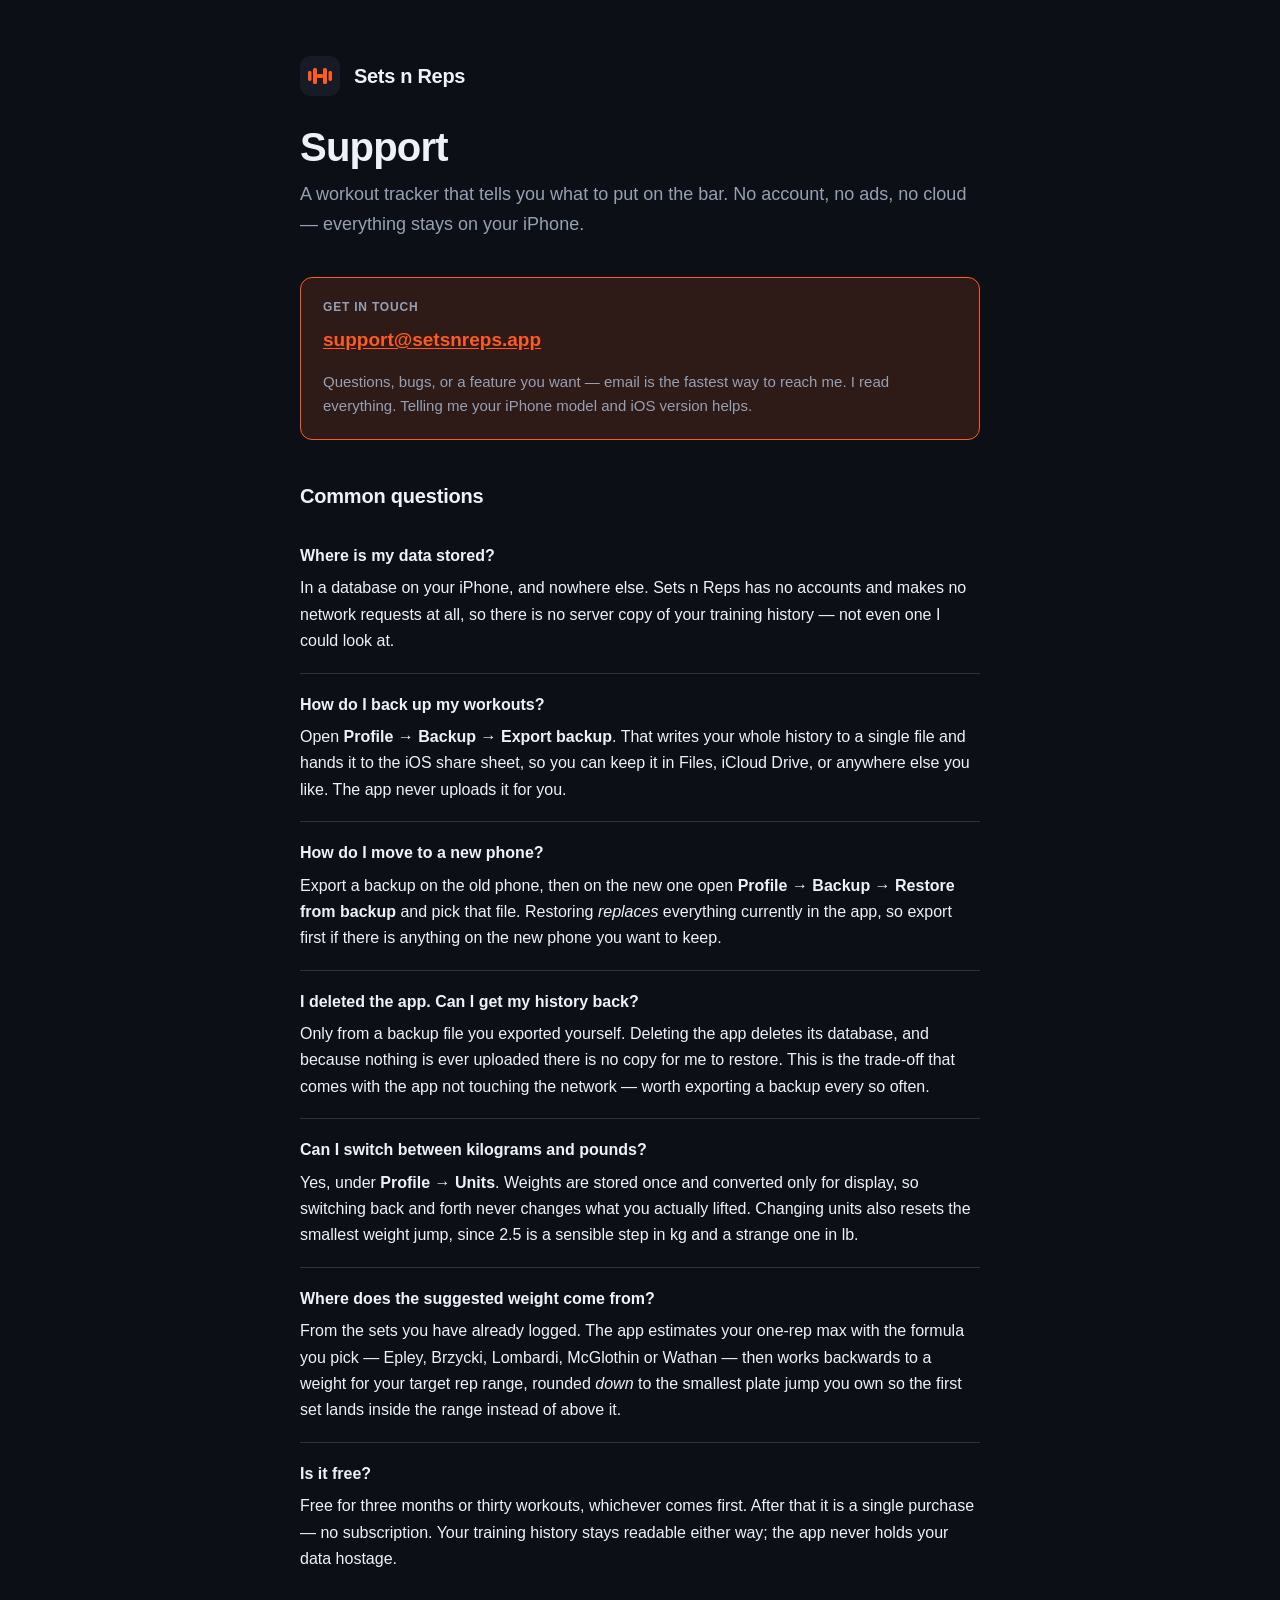
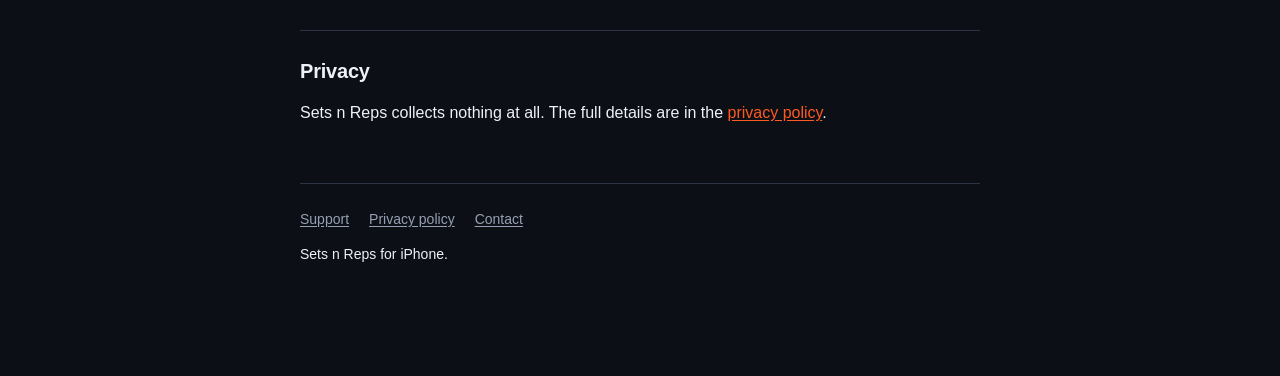
==== index.html @ 3953c78e "Sets n Reps — support and privacy pages" ====
<!doctype html>
<html lang="en">
<head>
<meta charset="utf-8">
<meta name="viewport" content="width=device-width, initial-scale=1">
<title>Sets n Reps — Support</title>
<meta name="description" content="Support and contact for Sets n Reps, a local-first workout tracker and rep max calculator for iPhone.">
<link rel="stylesheet" href="style.css">
</head>
<body>
<div class="wrap">

  <header>
    <a class="mark" href="./">
      <svg width="40" height="40" viewBox="0 0 40 40" fill="none" aria-hidden="true">
        <rect width="40" height="40" rx="10" fill="#161B26"/>
        <g fill="#FF5A1F">
          <rect x="8"  y="15" width="3.5" height="10" rx="1.4"/>
          <rect x="13" y="12" width="4"   height="16" rx="1.6"/>
          <rect x="17" y="18" width="6"   height="4"  rx="1.2"/>
          <rect x="23" y="12" width="4"   height="16" rx="1.6"/>
          <rect x="28.5" y="15" width="3.5" height="10" rx="1.4"/>
        </g>
      </svg>
      <span>Sets n Reps</span>
    </a>

    <h1>Support</h1>
    <p class="lede">
      A workout tracker that tells you what to put on the bar. No account, no ads,
      no cloud — everything stays on your iPhone.
    </p>
  </header>

  <div class="card accent">
    <span class="label">Get in touch</span>
    <p class="email"><a href="mailto:support@setsnreps.app">support@setsnreps.app</a></p>
    <p style="color:var(--text-muted);font-size:15px;margin-top:8px;">
      Questions, bugs, or a feature you want — email is the fastest way to reach me.
      I read everything. Telling me your iPhone model and iOS version helps.
    </p>
  </div>

  <h2>Common questions</h2>

  <div class="faq">
    <div>
      <h3>Where is my data stored?</h3>
      <p>
        In a database on your iPhone, and nowhere else. Sets n Reps has no accounts
        and makes no network requests at all, so there is no server copy of your
        training history — not even one I could look at.
      </p>
    </div>

    <div>
      <h3>How do I back up my workouts?</h3>
      <p>
        Open <strong>Profile → Backup → Export backup</strong>. That writes your
        whole history to a single file and hands it to the iOS share sheet, so you
        can keep it in Files, iCloud Drive, or anywhere else you like. The app never
        uploads it for you.
      </p>
    </div>

    <div>
      <h3>How do I move to a new phone?</h3>
      <p>
        Export a backup on the old phone, then on the new one open
        <strong>Profile → Backup → Restore from backup</strong> and pick that file.
        Restoring <em>replaces</em> everything currently in the app, so export first
        if there is anything on the new phone you want to keep.
      </p>
    </div>

    <div>
      <h3>I deleted the app. Can I get my history back?</h3>
      <p>
        Only from a backup file you exported yourself. Deleting the app deletes its
        database, and because nothing is ever uploaded there is no copy for me to
        restore. This is the trade-off that comes with the app not touching the
        network — worth exporting a backup every so often.
      </p>
    </div>

    <div>
      <h3>Can I switch between kilograms and pounds?</h3>
      <p>
        Yes, under <strong>Profile → Units</strong>. Weights are stored once and
        converted only for display, so switching back and forth never changes what
        you actually lifted. Changing units also resets the smallest weight jump,
        since 2.5 is a sensible step in kg and a strange one in lb.
      </p>
    </div>

    <div>
      <h3>Where does the suggested weight come from?</h3>
      <p>
        From the sets you have already logged. The app estimates your one-rep max
        with the formula you pick — Epley, Brzycki, Lombardi, McGlothin or Wathan —
        then works backwards to a weight for your target rep range, rounded
        <em>down</em> to the smallest plate jump you own so the first set lands
        inside the range instead of above it.
      </p>
    </div>

    <div>
      <h3>Is it free?</h3>
      <p>
        Free for three months or thirty workouts, whichever comes first. After that
        it is a single purchase — no subscription. Your training history stays
        readable either way; the app never holds your data hostage.
      </p>
    </div>
  </div>

  <h2>Privacy</h2>
  <p>
    Sets n Reps collects nothing at all. The full details are in the
    <a href="privacy.html">privacy policy</a>.
  </p>

  <footer>
    <div class="nav">
      <a href="./">Support</a>
      <a href="privacy.html">Privacy policy</a>
      <a href="mailto:support@setsnreps.app">Contact</a>
    </div>
    <p>Sets n Reps for iPhone.</p>
  </footer>

</div>
</body>
</html>
---- style.css ----
/* Palette lifted from src/theme/index.js so the site and the app read as one
   product. Dark-first and deliberately single-look: the app is dark-only too. */
:root {
  --bg: #0C0F16;
  --surface: #161B26;
  --surface-alt: #1F2634;
  --border: #2C3444;
  --text: #EEF2F8;
  --text-muted: #96A0B4;
  --text-faint: #5C6779;
  --accent: #FF5A1F;
  --accent-soft: rgba(255, 90, 31, 0.14);
  --radius: 12px;
}

* { box-sizing: border-box; }

html { color-scheme: dark; }

body {
  margin: 0;
  padding: 0 20px 96px;
  background: var(--bg);
  color: var(--text);
  font: 16px/1.65 -apple-system, BlinkMacSystemFont, "Segoe UI", Roboto,
        "Helvetica Neue", Arial, sans-serif;
  -webkit-font-smoothing: antialiased;
}

.wrap { max-width: 680px; margin: 0 auto; }

/* ------------------------------------------------------------------ header */

header { padding: 56px 0 8px; }

.mark {
  display: flex;
  align-items: center;
  gap: 14px;
  text-decoration: none;
  color: inherit;
}

.mark svg { flex: 0 0 auto; }

.mark span {
  font-size: 20px;
  font-weight: 800;
  letter-spacing: -0.3px;
}

h1 {
  font-size: clamp(30px, 7vw, 40px);
  font-weight: 800;
  letter-spacing: -0.8px;
  line-height: 1.15;
  margin: 28px 0 10px;
}

.lede {
  font-size: 18px;
  color: var(--text-muted);
  margin: 0 0 8px;
}

.updated {
  font-size: 14px;
  color: var(--text-faint);
  margin: 0;
}

/* ----------------------------------------------------------------- content */

h2 {
  font-size: 20px;
  font-weight: 700;
  letter-spacing: -0.2px;
  margin: 40px 0 12px;
  padding-top: 24px;
  border-top: 1px solid var(--border);
}

h2:first-of-type { border-top: 0; padding-top: 0; }

h3 { font-size: 16px; font-weight: 700; margin: 24px 0 6px; }

p, li { color: var(--text); }

p { margin: 0 0 14px; }

ul { margin: 0 0 14px; padding-left: 22px; }
li { margin-bottom: 8px; }

strong { font-weight: 700; }

a { color: var(--accent); text-decoration: underline; text-underline-offset: 2px; }
a:hover { text-decoration: none; }

/* Contact address: the one thing a reviewer or a stuck user is hunting for. */
.card {
  background: var(--surface);
  border: 1px solid var(--border);
  border-radius: var(--radius);
  padding: 20px 22px;
  margin: 22px 0;
}

.card.accent { border-color: var(--accent); background: var(--accent-soft); }

.card p:last-child { margin-bottom: 0; }

.label {
  display: block;
  font-size: 12px;
  font-weight: 700;
  letter-spacing: 0.8px;
  text-transform: uppercase;
  color: var(--text-muted);
  margin-bottom: 6px;
}

.email {
  font-size: 19px;
  font-weight: 700;
  word-break: break-all;
}

.faq { margin-top: 8px; }

.faq > div {
  border-top: 1px solid var(--border);
  padding: 18px 0;
}

.faq > div:first-child { border-top: 0; }

.faq h3 { margin-top: 0; }
.faq p:last-child { margin-bottom: 0; }

/* ------------------------------------------------------------------ footer */

footer {
  margin-top: 56px;
  padding-top: 24px;
  border-top: 1px solid var(--border);
  font-size: 14px;
  color: var(--text-faint);
}

footer a { color: var(--text-muted); }

.nav { display: flex; gap: 20px; flex-wrap: wrap; margin-bottom: 12px; }
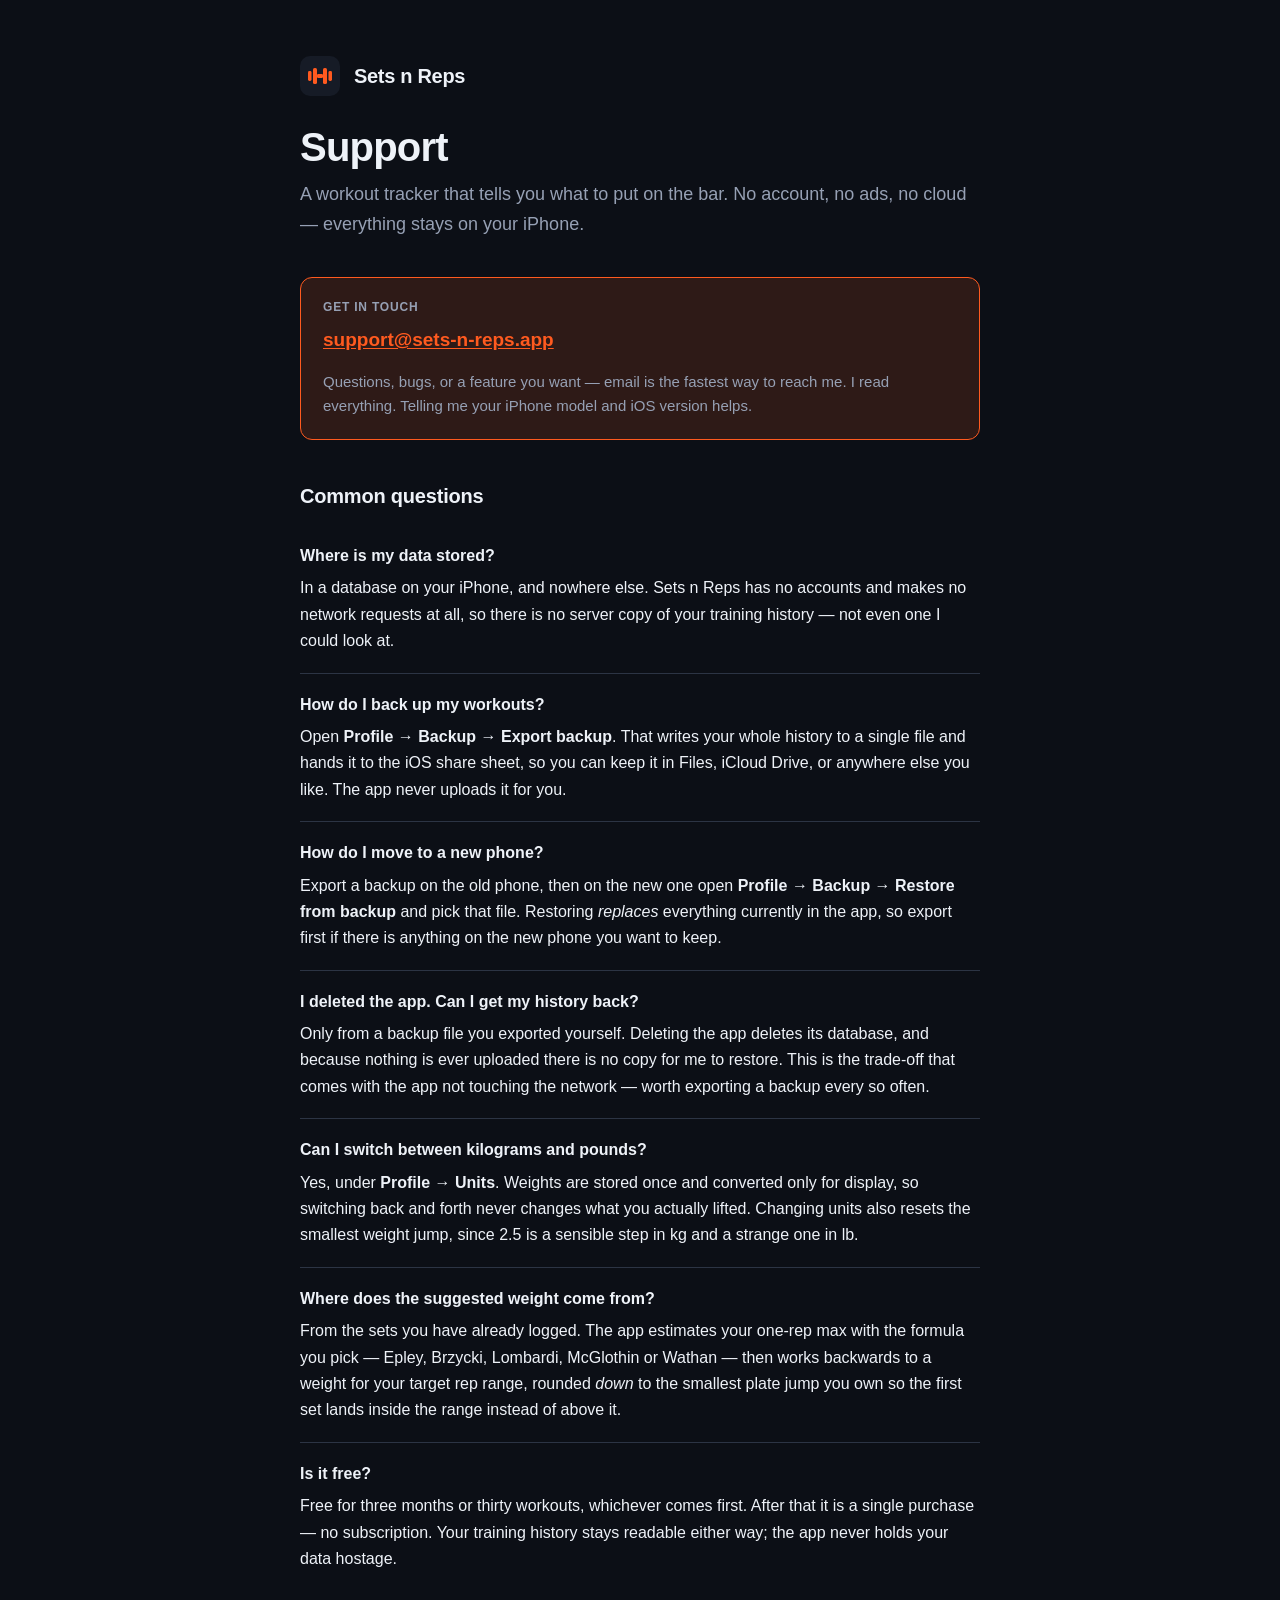
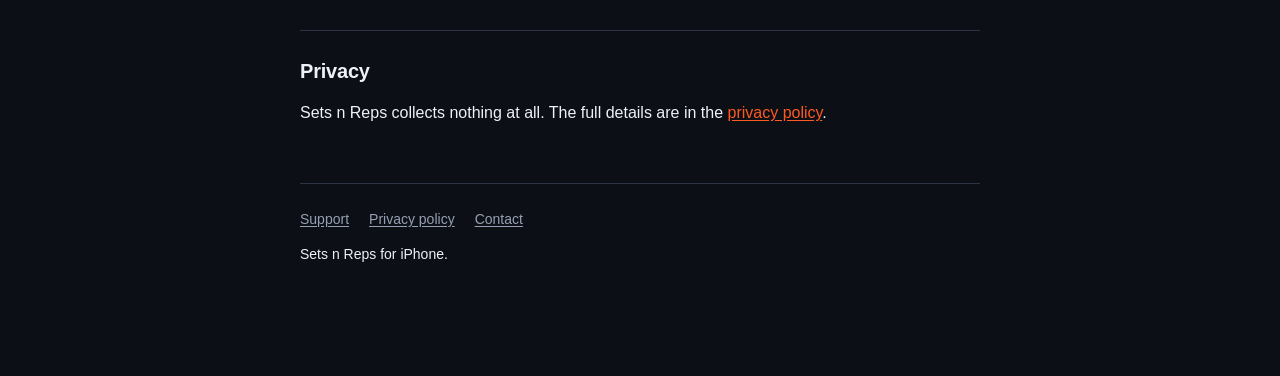
==== commit 2d30510f: "Use support@sets-n-reps.app and serve from the github.io URL The custom domain is not registered yet" ====
--- a/index.html
+++ b/index.html
@@ -34,7 +34,7 @@
 
   <div class="card accent">
     <span class="label">Get in touch</span>
-    <p class="email"><a href="mailto:support@setsnreps.app">support@setsnreps.app</a></p>
+    <p class="email"><a href="mailto:support@sets-n-reps.app">support@sets-n-reps.app</a></p>
     <p style="color:var(--text-muted);font-size:15px;margin-top:8px;">
       Questions, bugs, or a feature you want — email is the fastest way to reach me.
       I read everything. Telling me your iPhone model and iOS version helps.
@@ -124,7 +124,7 @@
     <div class="nav">
       <a href="./">Support</a>
       <a href="privacy.html">Privacy policy</a>
-      <a href="mailto:support@setsnreps.app">Contact</a>
+      <a href="mailto:support@sets-n-reps.app">Contact</a>
     </div>
     <p>Sets n Reps for iPhone.</p>
   </footer>
